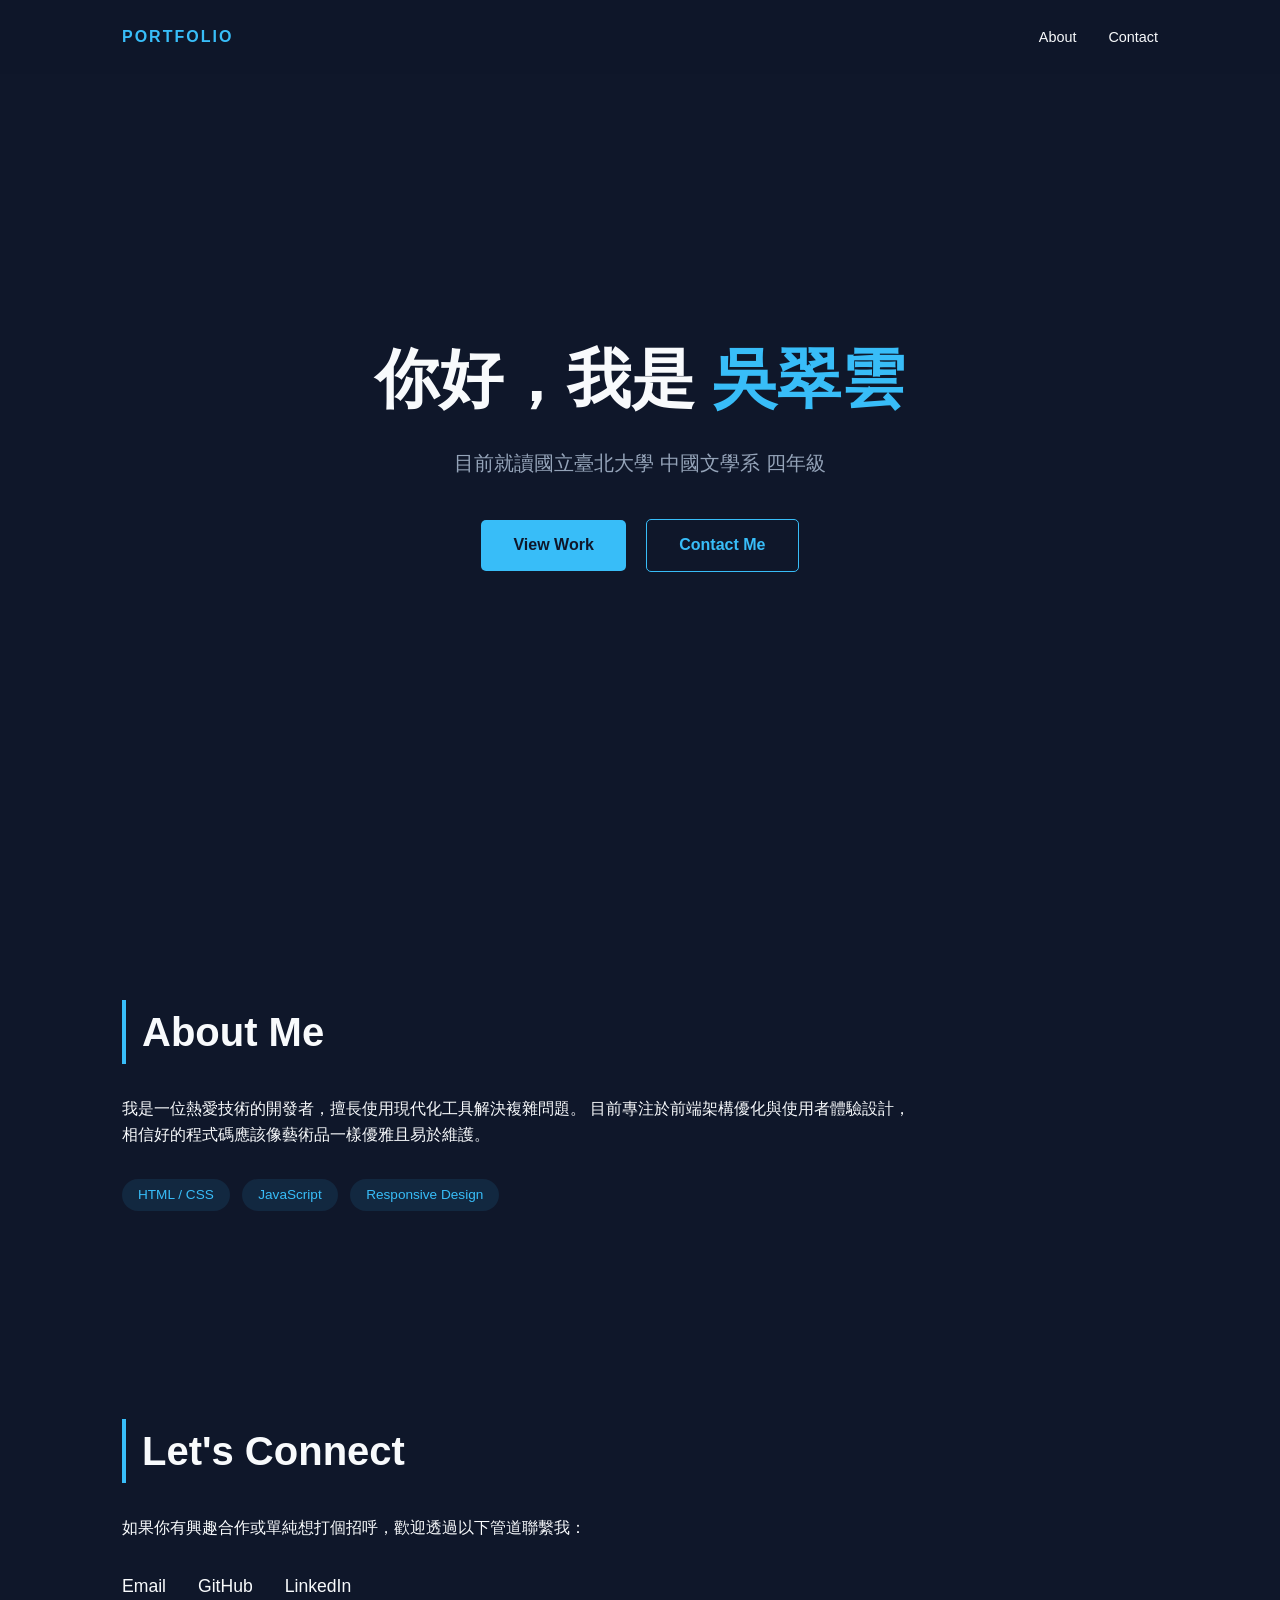
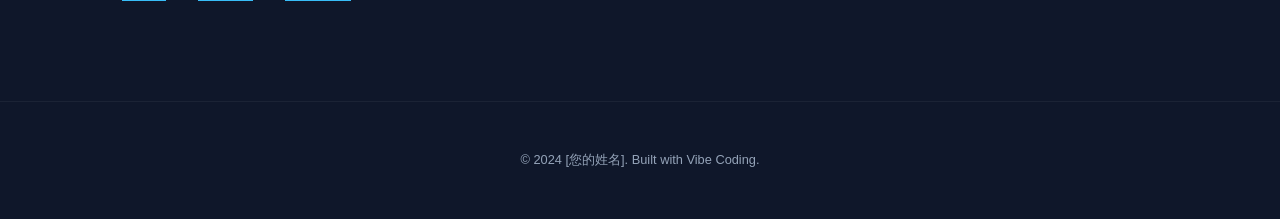
==== index.html @ ac3d0742 "Rename index .html to index.html" ====
<!DOCTYPE html>
<html lang="zh-Hant">
<head>
    <meta charset="UTF-8">
    <meta name="viewport" content="width=device-width, initial-scale=1.0">
    <title>Winnie Wu</title>
    <link rel="stylesheet" href="styles.css">
</head>
<body>

    <nav class="navbar">
        <div class="container">
            <div class="logo">PORTFOLIO</div>
            <ul class="nav-links">
                <li><a href="#about">About</a></li>
                <li><a href="#contact">Contact</a></li>
            </ul>
        </div>
    </nav>

    <header class="hero section">
        <div class="container">
            <h1 class="hero-title">你好，我是 <span class="highlight">吳翠雲</span></h1>
            <p class="hero-subtitle">目前就讀國立臺北大學 中國文學系 四年級</p>
            <div class="hero-cta">
                <a href="#about" class="btn btn-primary">View Work</a>
                <a href="#contact" class="btn btn-outline">Contact Me</a>
            </div>
        </div>
    </header>

    <section id="about" class="about section">
        <div class="container">
            <h2 class="section-title">About Me</h2>
            <div class="about-content">
                <p>
                    我是一位熱愛技術的開發者，擅長使用現代化工具解決複雜問題。
                    目前專注於前端架構優化與使用者體驗設計，相信好的程式碼應該像藝術品一樣優雅且易於維護。
                </p>
                <div class="skills-tags">
                    <span class="tag">HTML / CSS</span>
                    <span class="tag">JavaScript</span>
                    <span class="tag">Responsive Design</span>
                </div>
            </div>
        </div>
    </section>

    <section id="contact" class="contact section">
        <div class="container">
            <h2 class="section-title">Let's Connect</h2>
            <p class="contact-desc">如果你有興趣合作或單純想打個招呼，歡迎透過以下管道聯繫我：</p>
            <div class="contact-links">
                <a href="mailto:your-email@example.com" class="contact-item">Email</a>
                <a href="https://github.com/your-username" target="_blank" class="contact-item">GitHub</a>
                <a href="https://linkedin.com/in/your-profile" target="_blank" class="contact-item">LinkedIn</a>
            </div>
        </div>
    </section>

    <footer class="footer">
        <p>&copy; 2024 [您的姓名]. Built with Vibe Coding.</p>
    </footer>

    <script src="script.js"></script>
</body>
</html>
---- styles.css ----
/* --- 基礎變數與重置 --- */
:root {
    --bg-color: #0f172a;       /* 深藍背景 */
    --text-color: #f8fafc;     /* 近純白文字 */
    --accent-color: #38bdf8;   /* 電光藍強調色 */
    --secondary-text: #94a3b8; /* 灰色輔助文字 */
    --container-width: 1100px;
}

* {
    margin: 0;
    padding: 0;
    box-sizing: border-box;
}

html {
    scroll-behavior: smooth; /* 平滑捲動 */
}

body {
    font-family: 'Inter', -apple-system, BlinkMacSystemFont, "Segoe UI", Roboto, sans-serif;
    background-color: var(--bg-color);
    color: var(--text-color);
    line-height: 1.6;
}

.container {
    max-width: var(--container-width);
    margin: 0 auto;
    padding: 0 2rem;
}

.section {
    padding: 100px 0;
}

.section-title {
    font-size: 2.5rem;
    margin-bottom: 2rem;
    border-left: 4px solid var(--accent-color);
    padding-left: 1rem;
}

/* --- 導航列 --- */
.navbar {
    padding: 1.5rem 0;
    position: fixed;
    width: 100%;
    top: 0;
    background: rgba(15, 23, 42, 0.9);
    backdrop-filter: blur(10px);
    z-index: 1000;
}

.navbar .container {
    display: flex;
    justify-content: space-between;
    align-items: center;
}

.logo {
    font-weight: 800;
    letter-spacing: 2px;
    color: var(--accent-color);
}

.nav-links {
    display: flex;
    list-style: none;
}

.nav-links li {
    margin-left: 2rem;
}

.nav-links a {
    text-decoration: none;
    color: var(--text-color);
    font-size: 0.9rem;
    transition: color 0.3s;
}

.nav-links a:hover {
    color: var(--accent-color);
}

/* --- Hero Section --- */
.hero {
    height: 100vh;
    display: flex;
    align-items: center;
    justify-content: center;
    text-align: center;
}

.hero-title {
    font-size: 4rem;
    font-weight: 800;
    margin-bottom: 1rem;
}

.highlight {
    color: var(--accent-color);
}

.hero-subtitle {
    font-size: 1.25rem;
    color: var(--secondary-text);
    margin-bottom: 2.5rem;
    max-width: 600px;
    margin-left: auto;
    margin-right: auto;
}

/* --- 按鈕樣式 --- */
.btn {
    display: inline-block;
    padding: 0.8rem 2rem;
    border-radius: 5px;
    text-decoration: none;
    font-weight: 600;
    transition: all 0.3s;
    margin: 0 0.5rem;
}

.btn-primary {
    background-color: var(--accent-color);
    color: var(--bg-color);
}

.btn-primary:hover {
    background-color: #7dd3fc;
    transform: translateY(-2px);
}

.btn-outline {
    border: 1px solid var(--accent-color);
    color: var(--accent-color);
}

.btn-outline:hover {
    background-color: rgba(56, 189, 248, 0.1);
}

/* --- About & Tags --- */
.about-content {
    max-width: 800px;
}

.skills-tags {
    margin-top: 2rem;
}

.tag {
    display: inline-block;
    background: rgba(56, 189, 248, 0.1);
    color: var(--accent-color);
    padding: 0.3rem 1rem;
    border-radius: 20px;
    font-size: 0.85rem;
    margin-right: 0.5rem;
    margin-bottom: 0.5rem;
}

/* --- Contact --- */
.contact-links {
    display: flex;
    gap: 2rem;
    margin-top: 2rem;
}

.contact-item {
    color: var(--text-color);
    text-decoration: none;
    font-size: 1.1rem;
    border-bottom: 1px solid var(--accent-color);
    transition: opacity 0.3s;
}

.contact-item:hover {
    opacity: 0.7;
}

/* --- Footer --- */
.footer {
    text-align: center;
    padding: 3rem 0;
    color: var(--secondary-text);
    font-size: 0.8rem;
    border-top: 1px solid rgba(255,255,255,0.05);
}

/* --- Responsive (響應式) --- */
@media (max-width: 768px) {
    .hero-title { font-size: 2.5rem; }
    .section-title { font-size: 2rem; }
    .nav-links { display: none; } /* 為了極簡，手機版暫時隱藏選單 */
    .hero-cta { display: flex; flex-direction: column; gap: 1rem; }
    .btn { margin: 0; }
}
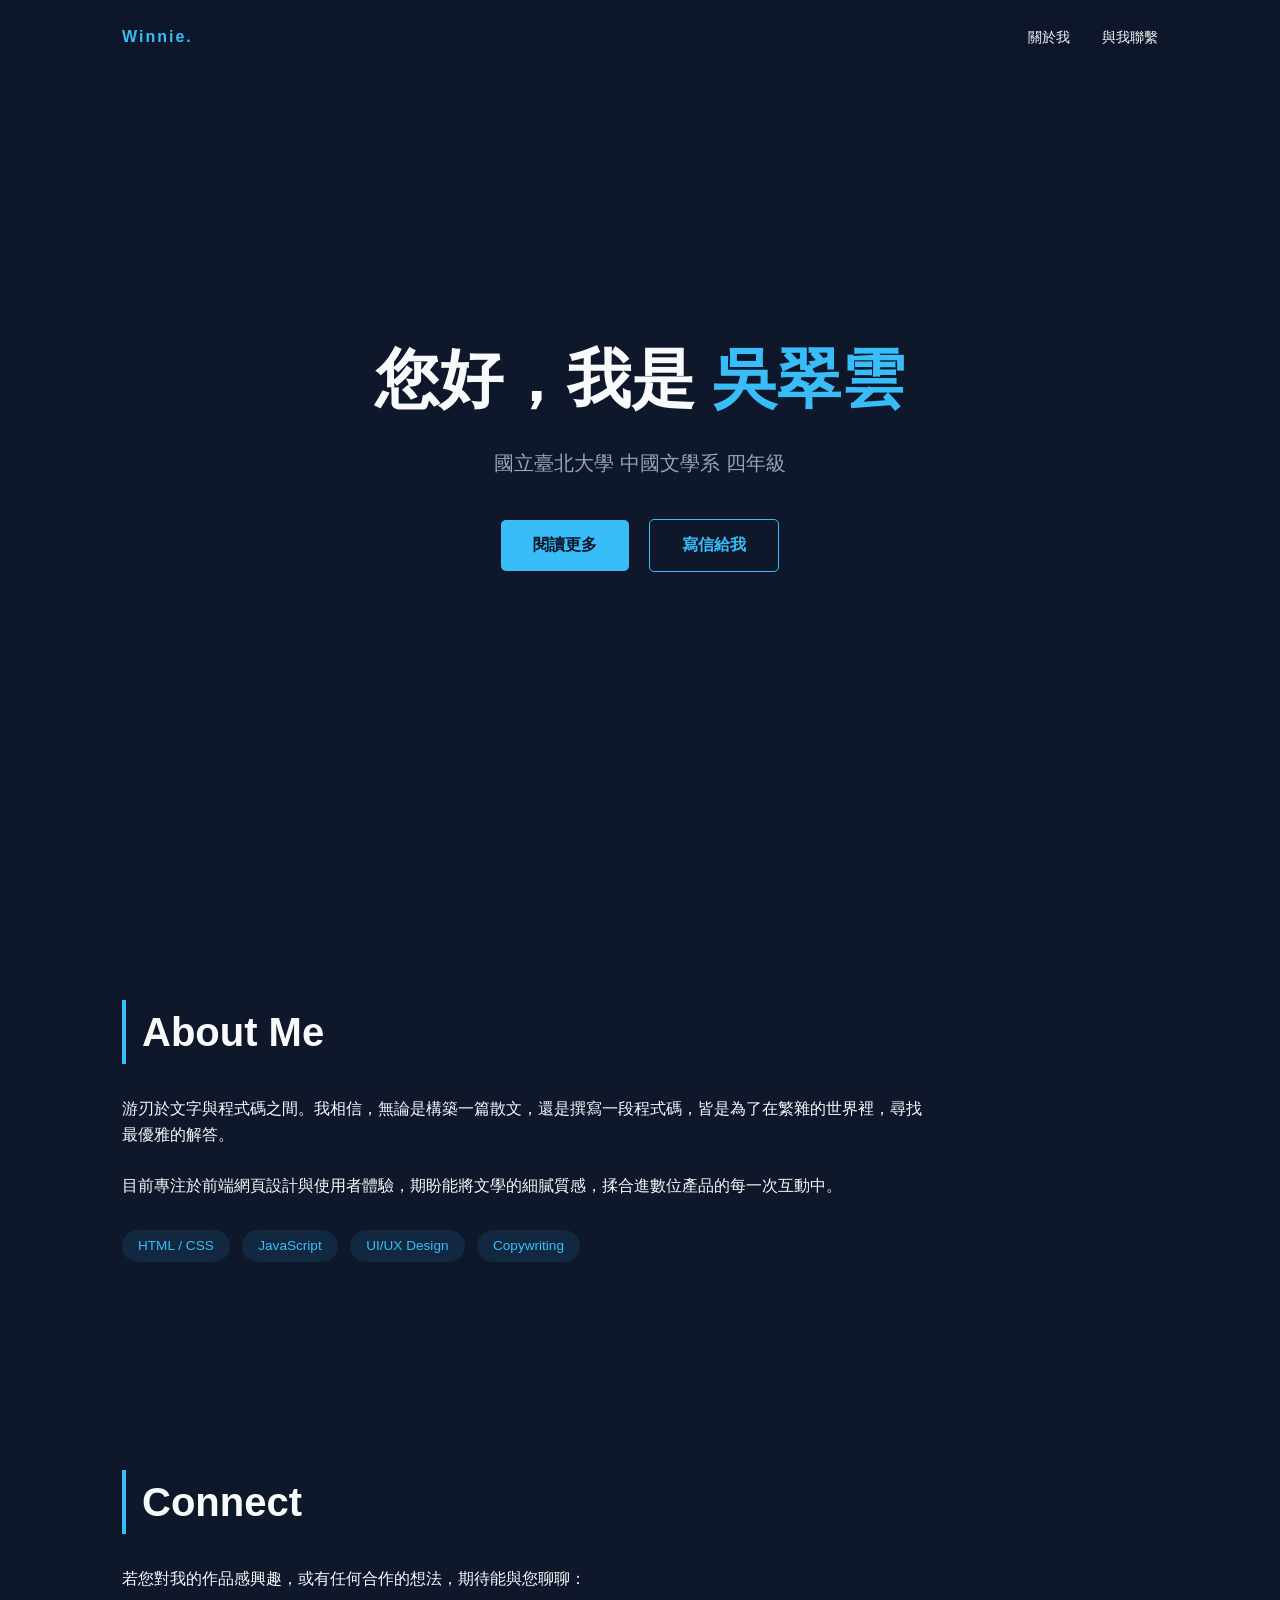
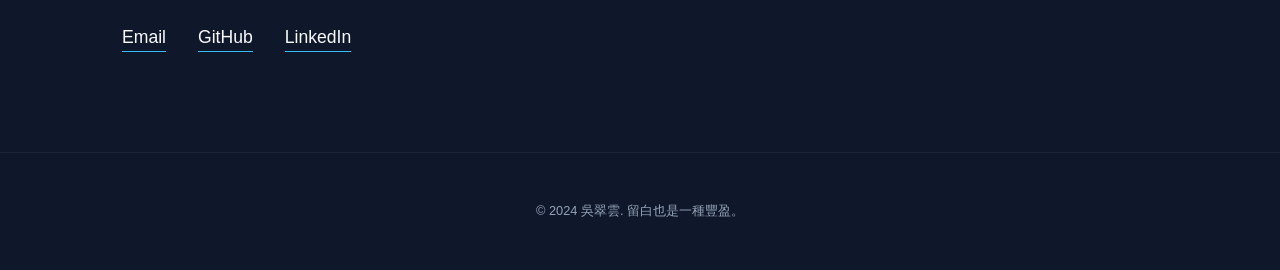
==== commit 8e720975: "Update index.html" ====
--- a/index.html
+++ b/index.html
@@ -3,28 +3,29 @@
 <head>
     <meta charset="UTF-8">
     <meta name="viewport" content="width=device-width, initial-scale=1.0">
-    <title>Winnie Wu</title>
+    <title>Winnie Wu | 吳翠雲</title>
+    <link href="https://fonts.googleapis.com/css2?family=Noto+Serif+TC:wght@400;600&family=Noto+Sans+TC:wght@300;400;500&display=swap" rel="stylesheet">
     <link rel="stylesheet" href="styles.css">
 </head>
 <body>
 
     <nav class="navbar">
         <div class="container">
-            <div class="logo">PORTFOLIO</div>
+            <div class="logo">Winnie.</div>
             <ul class="nav-links">
-                <li><a href="#about">About</a></li>
-                <li><a href="#contact">Contact</a></li>
+                <li><a href="#about">關於我</a></li>
+                <li><a href="#contact">與我聯繫</a></li>
             </ul>
         </div>
     </nav>
 
     <header class="hero section">
         <div class="container">
-            <h1 class="hero-title">你好，我是 <span class="highlight">吳翠雲</span></h1>
-            <p class="hero-subtitle">目前就讀國立臺北大學 中國文學系 四年級</p>
+            <h1 class="hero-title">您好，我是 <span class="highlight">吳翠雲</span></h1>
+            <p class="hero-subtitle">國立臺北大學 中國文學系 四年級</p>
             <div class="hero-cta">
-                <a href="#about" class="btn btn-primary">View Work</a>
-                <a href="#contact" class="btn btn-outline">Contact Me</a>
+                <a href="#about" class="btn btn-primary">閱讀更多</a>
+                <a href="#contact" class="btn btn-outline">寫信給我</a>
             </div>
         </div>
     </header>
@@ -34,13 +35,14 @@
             <h2 class="section-title">About Me</h2>
             <div class="about-content">
                 <p>
-                    我是一位熱愛技術的開發者，擅長使用現代化工具解決複雜問題。
-                    目前專注於前端架構優化與使用者體驗設計，相信好的程式碼應該像藝術品一樣優雅且易於維護。
+                    游刃於文字與程式碼之間。我相信，無論是構築一篇散文，還是撰寫一段程式碼，皆是為了在繁雜的世界裡，尋找最優雅的解答。<br><br>
+                    目前專注於前端網頁設計與使用者體驗，期盼能將文學的細膩質感，揉合進數位產品的每一次互動中。
                 </p>
                 <div class="skills-tags">
                     <span class="tag">HTML / CSS</span>
                     <span class="tag">JavaScript</span>
-                    <span class="tag">Responsive Design</span>
+                    <span class="tag">UI/UX Design</span>
+                    <span class="tag">Copywriting</span>
                 </div>
             </div>
         </div>
@@ -48,8 +50,8 @@
 
     <section id="contact" class="contact section">
         <div class="container">
-            <h2 class="section-title">Let's Connect</h2>
-            <p class="contact-desc">如果你有興趣合作或單純想打個招呼，歡迎透過以下管道聯繫我：</p>
+            <h2 class="section-title">Connect</h2>
+            <p class="contact-desc">若您對我的作品感興趣，或有任何合作的想法，期待能與您聊聊：</p>
             <div class="contact-links">
                 <a href="mailto:your-email@example.com" class="contact-item">Email</a>
                 <a href="https://github.com/your-username" target="_blank" class="contact-item">GitHub</a>
@@ -59,7 +61,7 @@
     </section>
 
     <footer class="footer">
-        <p>&copy; 2024 [您的姓名]. Built with Vibe Coding.</p>
+        <p>&copy; 2024 吳翠雲. 留白也是一種豐盈。</p>
     </footer>
 
     <script src="script.js"></script>
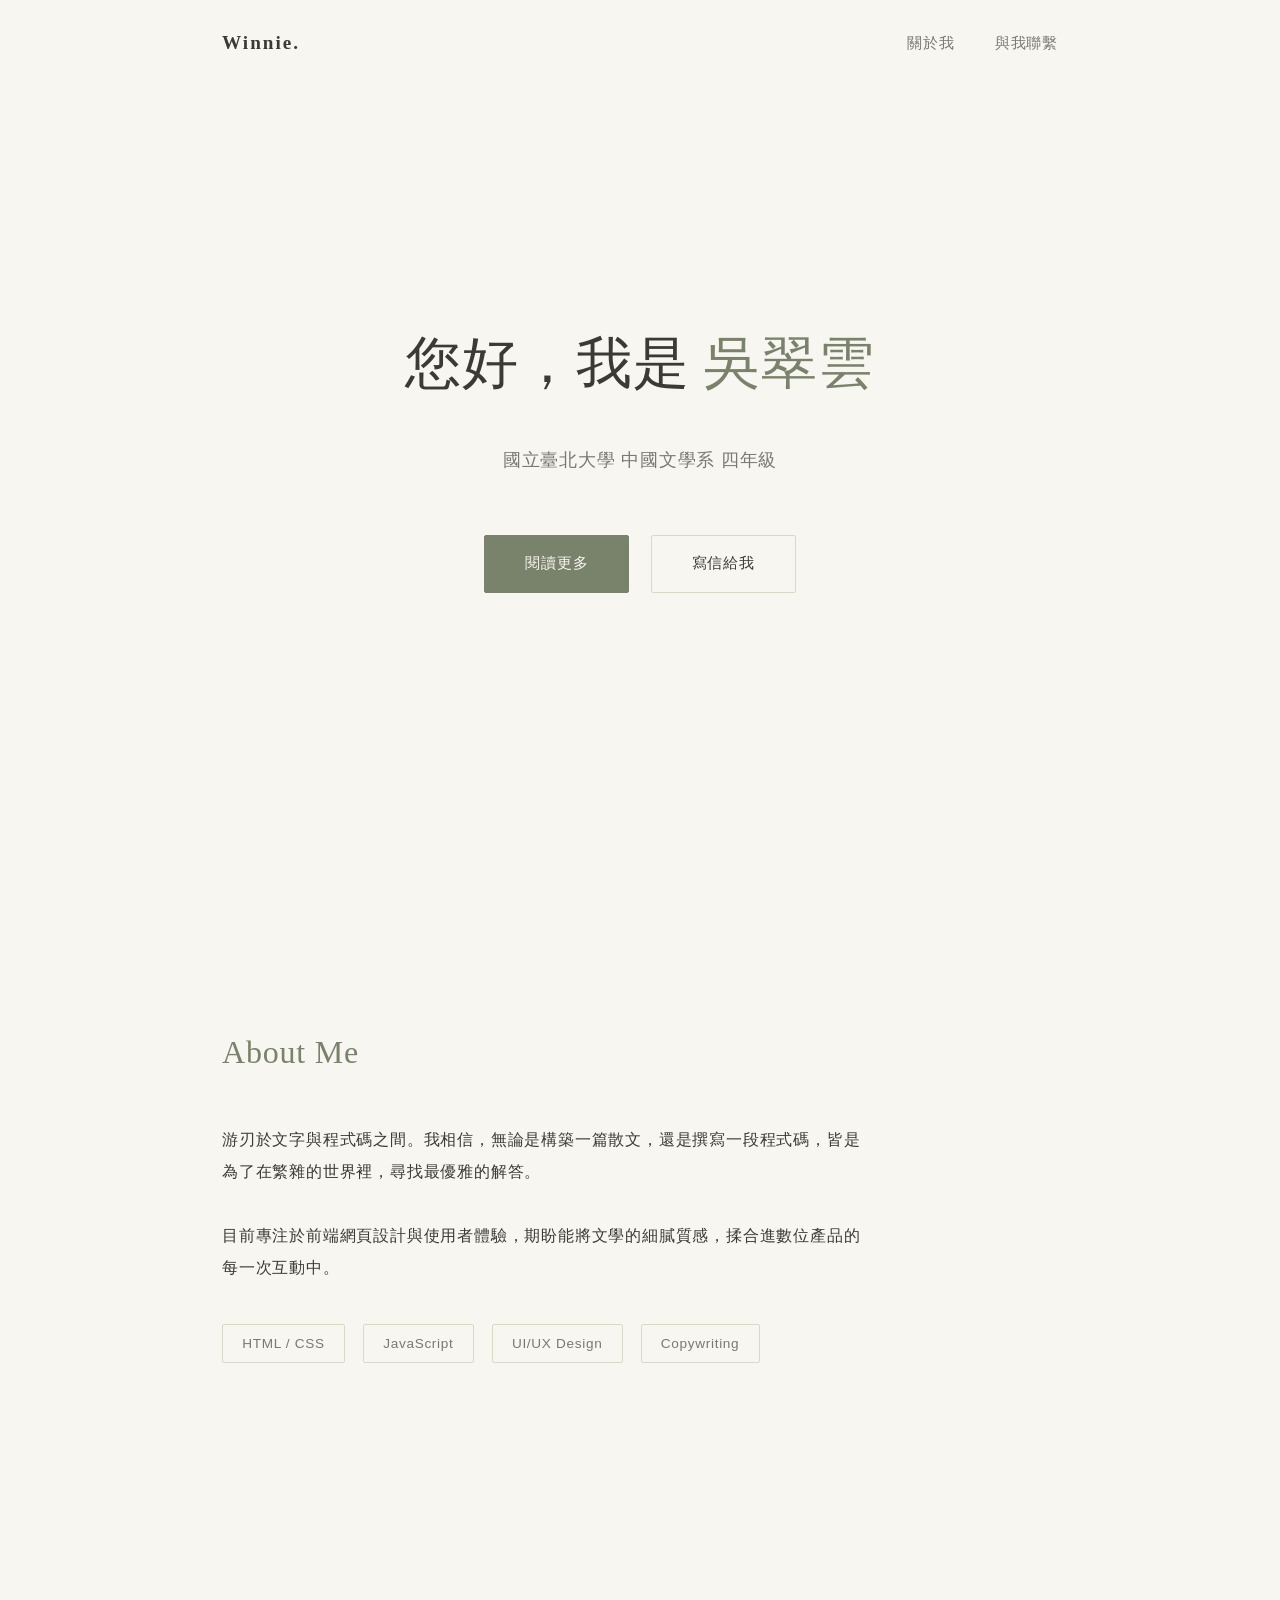
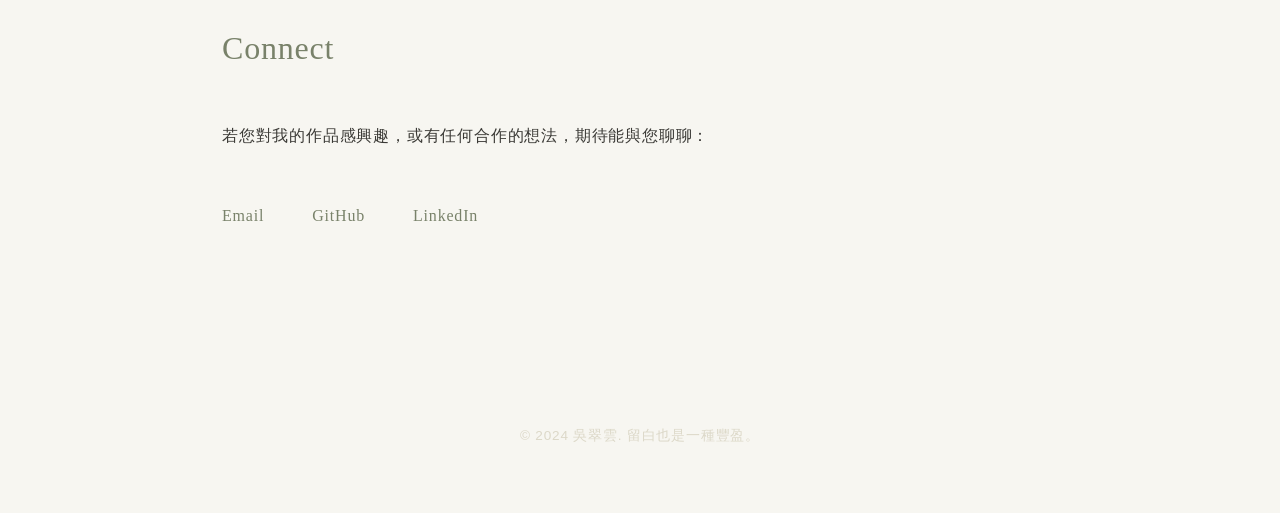
==== commit d6d8420e: "Update index.html" ====
--- a/index.html
+++ b/index.html
@@ -33,7 +33,7 @@
     <section id="about" class="about section">
         <div class="container">
             <h2 class="section-title">About Me</h2>
-            <div class="about-content">
+            <div class="about-content with-pattern">
                 <p>
                     游刃於文字與程式碼之間。我相信，無論是構築一篇散文，還是撰寫一段程式碼，皆是為了在繁雜的世界裡，尋找最優雅的解答。<br><br>
                     目前專注於前端網頁設計與使用者體驗，期盼能將文學的細膩質感，揉合進數位產品的每一次互動中。
--- a/styles.css
+++ b/styles.css
@@ -1,10 +1,11 @@
 /* --- 基礎變數與重置 --- */
 :root {
-    --bg-color: #0f172a;       /* 深藍背景 */
-    --text-color: #f8fafc;     /* 近純白文字 */
-    --accent-color: #38bdf8;   /* 電光藍強調色 */
-    --secondary-text: #94a3b8; /* 灰色輔助文字 */
-    --container-width: 1100px;
+    --bg-color: #F7F6F1;       /* 米白宣紙色 */
+    --text-color: #3B3A36;     /* 墨灰色 */
+    --accent-color: #79826A;   /* 艾綠色 (文青感強調色) */
+    --secondary-text: #7A7873; /* 淺灰色 */
+    --border-color: #DCD8C8;   /* 邊框色 */
+    --container-width: 900px;  /* 稍微縮小寬度，讓版面更集中 */
 }
 
 * {
@@ -14,14 +15,21 @@
 }
 
 html {
-    scroll-behavior: smooth; /* 平滑捲動 */
+    scroll-behavior: smooth;
 }
 
 body {
-    font-family: 'Inter', -apple-system, BlinkMacSystemFont, "Segoe UI", Roboto, sans-serif;
+    /* 內文使用黑體，保持易讀性 */
+    font-family: 'Noto Sans TC', sans-serif;
     background-color: var(--bg-color);
     color: var(--text-color);
-    line-height: 1.6;
+    line-height: 2; /* 增加行距，提升呼吸感 */
+    letter-spacing: 0.05em; /* 稍微增加字距 */
+}
+
+/* 標題使用宋體/明體，增加文學感 */
+h1, h2, h3, .logo, .hero-title, .section-title {
+    font-family: 'Noto Serif TC', serif;
 }
 
 .container {
@@ -31,14 +39,14 @@
 }
 
 .section {
-    padding: 100px 0;
+    padding: 120px 0; /* 增加上下留白 */
 }
 
 .section-title {
-    font-size: 2.5rem;
-    margin-bottom: 2rem;
-    border-left: 4px solid var(--accent-color);
-    padding-left: 1rem;
+    font-size: 2rem;
+    margin-bottom: 2.5rem;
+    font-weight: 400;
+    color: var(--accent-color);
 }
 
 /* --- 導航列 --- */
@@ -47,8 +55,8 @@
     position: fixed;
     width: 100%;
     top: 0;
-    background: rgba(15, 23, 42, 0.9);
-    backdrop-filter: blur(10px);
+    background: transparent; /* 初始透明 */
+    transition: all 0.4s ease;
     z-index: 1000;
 }
 
@@ -59,9 +67,10 @@
 }
 
 .logo {
-    font-weight: 800;
+    font-size: 1.2rem;
+    font-weight: 600;
     letter-spacing: 2px;
-    color: var(--accent-color);
+    color: var(--text-color);
 }
 
 .nav-links {
@@ -70,13 +79,13 @@
 }
 
 .nav-links li {
-    margin-left: 2rem;
+    margin-left: 2.5rem;
 }
 
 .nav-links a {
     text-decoration: none;
-    color: var(--text-color);
-    font-size: 0.9rem;
+    color: var(--secondary-text);
+    font-size: 0.95rem;
     transition: color 0.3s;
 }
 
@@ -94,9 +103,10 @@
 }
 
 .hero-title {
-    font-size: 4rem;
-    font-weight: 800;
-    margin-bottom: 1rem;
+    font-size: 3.5rem;
+    font-weight: 400;
+    margin-bottom: 1.5rem;
+    color: var(--text-color);
 }
 
 .highlight {
@@ -104,97 +114,112 @@
 }
 
 .hero-subtitle {
-    font-size: 1.25rem;
+    font-size: 1.1rem;
     color: var(--secondary-text);
-    margin-bottom: 2.5rem;
-    max-width: 600px;
-    margin-left: auto;
-    margin-right: auto;
+    margin-bottom: 3.5rem;
+    font-weight: 300;
 }
 
 /* --- 按鈕樣式 --- */
 .btn {
     display: inline-block;
-    padding: 0.8rem 2rem;
-    border-radius: 5px;
+    padding: 0.8rem 2.5rem;
+    border-radius: 2px; /* 捨棄大圓角，改用微小圓角顯得俐落 */
     text-decoration: none;
-    font-weight: 600;
-    transition: all 0.3s;
+    font-size: 0.95rem;
+    transition: all 0.3s ease;
     margin: 0 0.5rem;
 }
 
 .btn-primary {
     background-color: var(--accent-color);
-    color: var(--bg-color);
+    color: #F7F6F1;
+    border: 1px solid var(--accent-color);
 }
 
 .btn-primary:hover {
-    background-color: #7dd3fc;
-    transform: translateY(-2px);
+    background-color: transparent;
+    color: var(--accent-color);
 }
 
 .btn-outline {
-    border: 1px solid var(--accent-color);
-    color: var(--accent-color);
+    border: 1px solid var(--border-color);
+    color: var(--text-color);
 }
 
 .btn-outline:hover {
-    background-color: rgba(56, 189, 248, 0.1);
+    border-color: var(--accent-color);
+    color: var(--accent-color);
 }
 
 /* --- About & Tags --- */
 .about-content {
-    max-width: 800px;
+    max-width: 650px; /* 限制寬度讓閱讀體驗更好 */
+}
+
+.about-content p {
+    color: var(--text-color);
+    font-weight: 300;
 }
 
 .skills-tags {
-    margin-top: 2rem;
+    margin-top: 2.5rem;
 }
 
 .tag {
     display: inline-block;
-    background: rgba(56, 189, 248, 0.1);
-    color: var(--accent-color);
-    padding: 0.3rem 1rem;
-    border-radius: 20px;
+    background: transparent;
+    border: 1px solid var(--border-color);
+    color: var(--secondary-text);
+    padding: 0.3rem 1.2rem;
+    border-radius: 2px;
     font-size: 0.85rem;
-    margin-right: 0.5rem;
-    margin-bottom: 0.5rem;
+    margin-right: 0.8rem;
+    margin-bottom: 0.8rem;
+    letter-spacing: 0.05em;
 }
 
 /* --- Contact --- */
+.contact-desc {
+    font-weight: 300;
+    color: var(--text-color);
+}
+
 .contact-links {
     display: flex;
-    gap: 2rem;
-    margin-top: 2rem;
+    gap: 3rem;
+    margin-top: 3rem;
 }
 
 .contact-item {
-    color: var(--text-color);
+    color: var(--accent-color);
     text-decoration: none;
-    font-size: 1.1rem;
+    font-size: 1rem;
+    padding-bottom: 5px;
+    border-bottom: 1px solid transparent;
+    transition: border-color 0.3s;
+    font-family: 'Noto Serif TC', serif;
+}
+
+.contact-item:hover {
     border-bottom: 1px solid var(--accent-color);
-    transition: opacity 0.3s;
-}
-
-.contact-item:hover {
-    opacity: 0.7;
 }
 
 /* --- Footer --- */
 .footer {
     text-align: center;
-    padding: 3rem 0;
-    color: var(--secondary-text);
-    font-size: 0.8rem;
-    border-top: 1px solid rgba(255,255,255,0.05);
+    padding: 4rem 0;
+    color: var(--border-color);
+    font-size: 0.85rem;
+    font-weight: 300;
 }
 
 /* --- Responsive (響應式) --- */
 @media (max-width: 768px) {
     .hero-title { font-size: 2.5rem; }
-    .section-title { font-size: 2rem; }
-    .nav-links { display: none; } /* 為了極簡，手機版暫時隱藏選單 */
+    .section-title { font-size: 1.8rem; }
+    .nav-links { display: none; }
     .hero-cta { display: flex; flex-direction: column; gap: 1rem; }
     .btn { margin: 0; }
-}+    .contact-links { flex-direction: column; gap: 1rem; }
+}
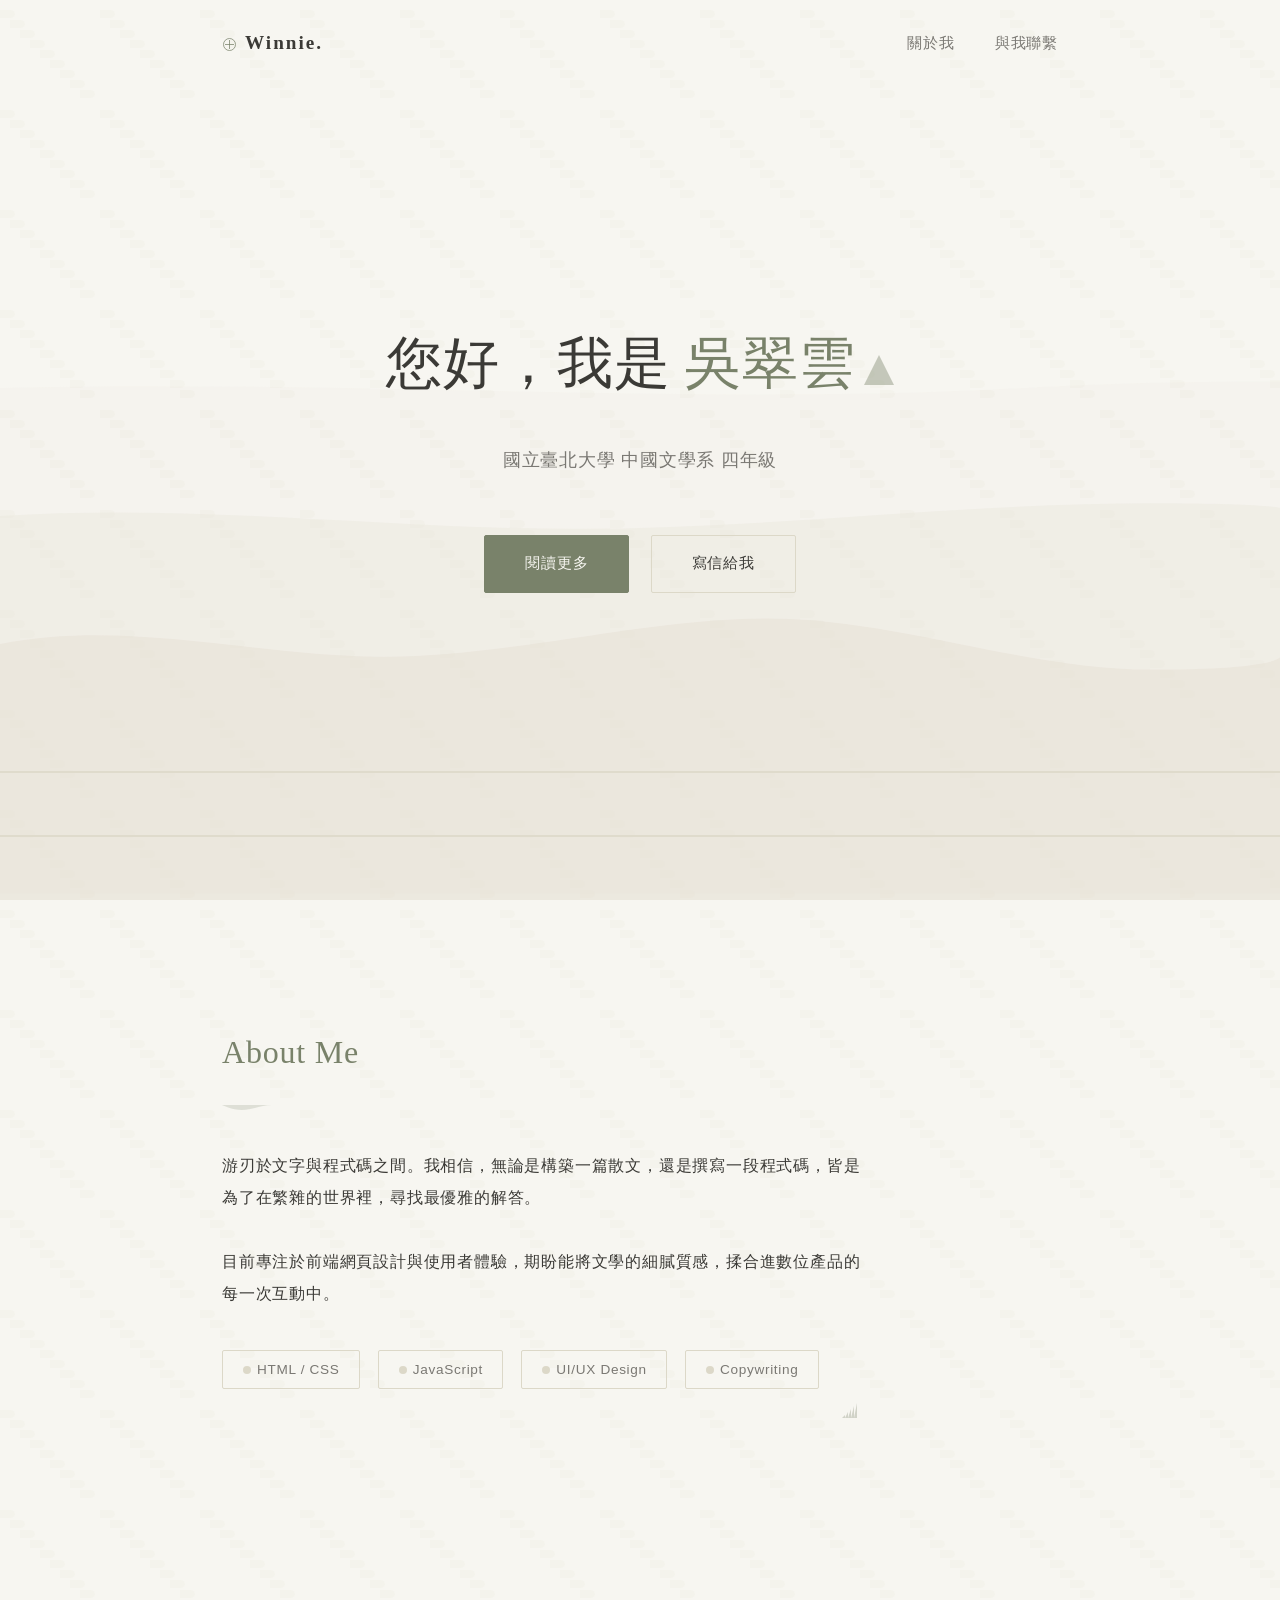
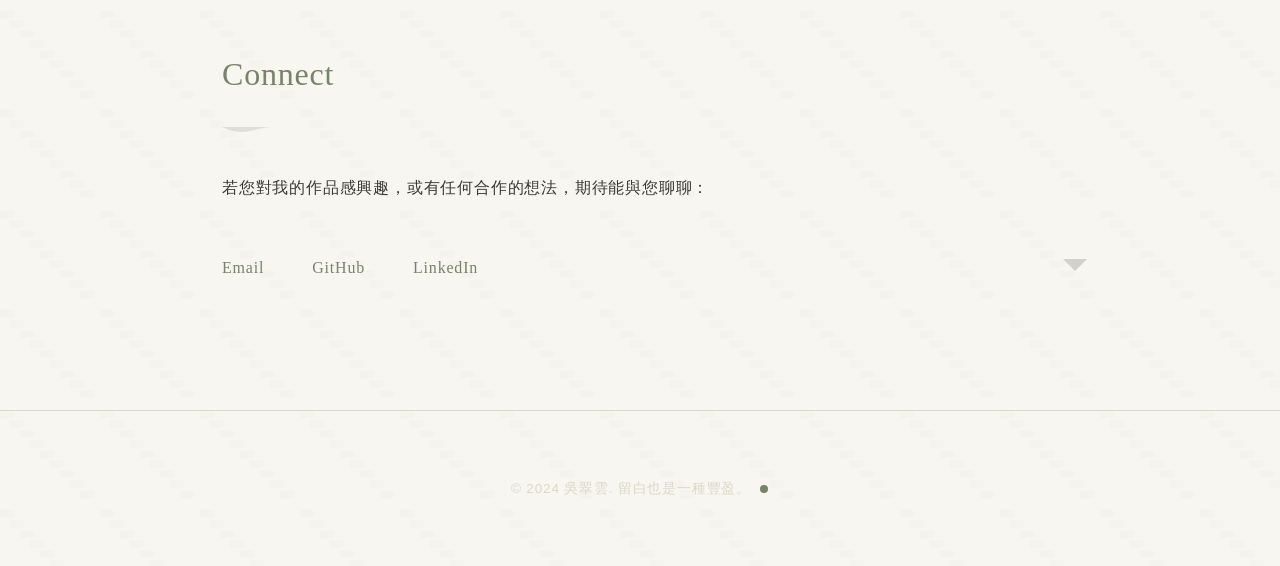
==== commit 6cb24d6b: "Update index.html" ====
--- a/index.html
+++ b/index.html
@@ -53,7 +53,7 @@
             <h2 class="section-title">Connect</h2>
             <p class="contact-desc">若您對我的作品感興趣，或有任何合作的想法，期待能與您聊聊：</p>
             <div class="contact-links">
-                <a href="mailto:your-email@example.com" class="contact-item">Email</a>
+                <a href="mailto:s411181018@gm.ntpu.edu.tw.com" class="contact-item">Email</a>
                 <a href="https://github.com/your-username" target="_blank" class="contact-item">GitHub</a>
                 <a href="https://linkedin.com/in/your-profile" target="_blank" class="contact-item">LinkedIn</a>
             </div>
--- a/styles.css
+++ b/styles.css
@@ -6,6 +6,9 @@
     --secondary-text: #7A7873; /* 淺灰色 */
     --border-color: #DCD8C8;   /* 邊框色 */
     --container-width: 900px;  /* 稍微縮小寬度，讓版面更集中 */
+    
+    /* 古風圖案相關變數 */
+    --pattern-color: #E2E0D8;  /* 極淺的圖案色 */
 }
 
 * {
@@ -22,6 +25,10 @@
     /* 內文使用黑體，保持易讀性 */
     font-family: 'Noto Sans TC', sans-serif;
     background-color: var(--bg-color);
+    
+    /* 1. 加入淡淡的墨跡/宣紙紋理作為整個背景 */
+    background-image: url('data:image/svg+xml;utf8,<svg xmlns="http://www.w3.org/2000/svg" width="100" height="100" viewBox="0 0 100 100"><path d="M0 0h100v100H0z" fill="none" /><path d="M10 10c2.5 0 5 1.5 5 4s-2.5 4-5 4H0V10zM20 20c2.5 0 5 1.5 5 4s-2.5 4-5 4H10V20zM30 30c2.5 0 5 1.5 5 4s-2.5 4-5 4H20V30zM40 40c2.5 0 5 1.5 5 4s-2.5 4-5 4H30V40zM50 50c2.5 0 5 1.5 5 4s-2.5 4-5 4H40V50zM60 60c2.5 0 5 1.5 5 4s-2.5 4-5 4H50V60zM70 70c2.5 0 5 1.5 5 4s-2.5 4-5 4H60V70zM80 80c2.5 0 5 1.5 5 4s-2.5 4-5 4H70V80zM90 90c2.5 0 5 1.5 5 4s-2.5 4-5 4H80V90z" fill="%23DCD8C8" fill-opacity="0.1" /></svg>'); 
+    
     color: var(--text-color);
     line-height: 2; /* 增加行距，提升呼吸感 */
     letter-spacing: 0.05em; /* 稍微增加字距 */
@@ -40,6 +47,7 @@
 
 .section {
     padding: 120px 0; /* 增加上下留白 */
+    position: relative; /* 用於放置 Section 級別的圖案 */
 }
 
 .section-title {
@@ -47,6 +55,21 @@
     margin-bottom: 2.5rem;
     font-weight: 400;
     color: var(--accent-color);
+    position: relative; /* 用於放置雲紋裝飾 */
+}
+
+/* 2. 在 Section 標題下方加入雲紋裝飾線 */
+.section-title::after {
+    content: "";
+    display: block;
+    width: 60px;
+    height: 10px;
+    /* 這裡使用一個簡單的 SVG 雲紋圖案數據 */
+    background-image: url('data:image/svg+xml;utf8,<svg xmlns="http://www.w3.org/2000/svg" viewBox="0 0 100 20"><path d="M0 10s20 10 40 10 40-10 60-10H0z" fill="%2379826A" fill-opacity="0.2" /></svg>'); 
+    background-size: contain;
+    background-repeat: no-repeat;
+    margin-top: 1rem;
+    left: 0;
 }
 
 /* --- 導航列 --- */
@@ -71,6 +94,19 @@
     font-weight: 600;
     letter-spacing: 2px;
     color: var(--text-color);
+    position: relative;
+}
+
+/* 3. 在 Logo 旁加入一個小小印章風格的圖案 */
+.logo::before {
+    content: "";
+    display: inline-block;
+    width: 15px;
+    height: 15px;
+    background-image: url('data:image/svg+xml;utf8,<svg xmlns="http://www.w3.org/2000/svg" viewBox="0 0 100 100"><circle cx="50" cy="50" r="40" stroke="%2379826A" stroke-width="5" fill="none"/><path d="M50 20 L50 80 M20 50 L80 50" stroke="%2379826A" stroke-width="5"/></svg>'); 
+    background-size: contain;
+    margin-right: 0.5rem;
+    vertical-align: middle;
 }
 
 .nav-links {
@@ -100,6 +136,12 @@
     align-items: center;
     justify-content: center;
     text-align: center;
+    
+    /* 4. 在 Hero section 下方加入淡淡的水墨山水背景圖 */
+    background-image: url('data:image/svg+xml;utf8,<svg xmlns="http://www.w3.org/2000/svg" viewBox="0 0 1000 1000"><path d="M0 800c100-20 200 10 300 10s200-30 300-30 200 40 300 40 100-10 100-10v200H0V800z" fill="%23DCD8C8" fill-opacity="0.3"/><path d="M0 700c150-10 300 10 450 10s300-20 450-20 100 10 100 10v300H0V700z" fill="%23DCD8C8" fill-opacity="0.2"/><path d="M0 600c200-5 400 5 600 5s200-10 400-10h100v400H0V600z" fill="%23DCD8C8" fill-opacity="0.1"/><path d="M0 900 L1000 900 M 0 950 L 1000 950" stroke="%23DCD8C8" stroke-width="1" fill="none"/></svg>'); 
+    background-size: cover;
+    background-position: bottom;
+    background-repeat: no-repeat;
 }
 
 .hero-title {
@@ -107,6 +149,20 @@
     font-weight: 400;
     margin-bottom: 1.5rem;
     color: var(--text-color);
+    position: relative;
+    z-index: 1; /* 確保文字在圖案上方 */
+}
+
+/* 5. 在 Hero 標題右側加一個小小梅花圖案 */
+.hero-title::after {
+    content: "";
+    display: inline-block;
+    width: 30px;
+    height: 30px;
+    background-image: url('data:image/svg+xml;utf8,<svg xmlns="http://www.w3.org/2000/svg" viewBox="0 0 100 100"><path d="M50 0 L 100 100 L 0 100 Z" fill="%2379826A" fill-opacity="0.4" /></svg>'); 
+    background-size: contain;
+    margin-left: 0.5rem;
+    vertical-align: middle;
 }
 
 .highlight {
@@ -118,13 +174,20 @@
     color: var(--secondary-text);
     margin-bottom: 3.5rem;
     font-weight: 300;
+    position: relative;
+    z-index: 1;
+}
+
+.hero-cta {
+    position: relative;
+    z-index: 1;
 }
 
 /* --- 按鈕樣式 --- */
 .btn {
     display: inline-block;
     padding: 0.8rem 2.5rem;
-    border-radius: 2px; /* 捨棄大圓角，改用微小圓角顯得俐落 */
+    border-radius: 2px; /* 俐落的小圓角 */
     text-decoration: none;
     font-size: 0.95rem;
     transition: all 0.3s ease;
@@ -155,6 +218,21 @@
 /* --- About & Tags --- */
 .about-content {
     max-width: 650px; /* 限制寬度讓閱讀體驗更好 */
+    position: relative;
+}
+
+/* 6. 在 About section 段落下方放置一個小小竹子插圖 */
+.about-content.with-pattern p::after {
+    content: "";
+    display: block;
+    width: 30px;
+    height: 30px;
+    background-image: url('data:image/svg+xml;utf8,<svg xmlns="http://www.w3.org/2000/svg" viewBox="0 0 100 100"><path d="M0 100 L 10 90 L 10 100 Z M 10 100 L 20 80 L 20 100 Z M 20 100 L 30 70 L 30 100 Z M 30 100 L 40 60 L 40 100 Z M 40 100 L 50 50 L 50 100 Z" fill="%2379826A" fill-opacity="0.3"/></svg>'); 
+    background-size: contain;
+    background-repeat: no-repeat;
+    position: absolute;
+    bottom: -1rem;
+    right: 0;
 }
 
 .about-content p {
@@ -164,6 +242,7 @@
 
 .skills-tags {
     margin-top: 2.5rem;
+    position: relative;
 }
 
 .tag {
@@ -177,6 +256,19 @@
     margin-right: 0.8rem;
     margin-bottom: 0.8rem;
     letter-spacing: 0.05em;
+    position: relative;
+}
+
+/* 7. 在標籤前加一個小小圓形印章 */
+.tag::before {
+    content: "";
+    display: inline-block;
+    width: 10px;
+    height: 10px;
+    background-image: url('data:image/svg+xml;utf8,<svg xmlns="http://www.w3.org/2000/svg" viewBox="0 0 100 100"><circle cx="50" cy="50" r="40" fill="%23DCD8C8"/></svg>'); 
+    background-size: contain;
+    margin-right: 0.3rem;
+    vertical-align: middle;
 }
 
 /* --- Contact --- */
@@ -189,6 +281,22 @@
     display: flex;
     gap: 3rem;
     margin-top: 3rem;
+    position: relative;
+}
+
+/* 8. 在聯繫連結旁放置一個淡淡的飛鳥插圖 */
+.contact-links::after {
+    content: "";
+    display: block;
+    width: 30px;
+    height: 30px;
+    background-image: url('data:image/svg+xml;utf8,<svg xmlns="http://www.w3.org/2000/svg" viewBox="0 0 100 100"><path d="M 10 10 C 20 20, 30 30, 40 40 L 50 50 L 60 40 C 70 30, 80 20, 90 10 Z" fill="%2379826A" fill-opacity="0.3"/></svg>'); 
+    background-size: contain;
+    background-repeat: no-repeat;
+    position: absolute;
+    top: 50%;
+    right: -2rem;
+    transform: translateY(-50%);
 }
 
 .contact-item {
@@ -212,6 +320,24 @@
     color: var(--border-color);
     font-size: 0.85rem;
     font-weight: 300;
+    border-top: 1px solid var(--border-color); /* 加入一條細緻的頂部邊框 */
+}
+
+.footer p {
+    position: relative;
+    display: inline-block;
+}
+
+/* 9. 在頁尾下方加一個小小圓形印章 */
+.footer p::after {
+    content: "";
+    display: inline-block;
+    width: 10px;
+    height: 10px;
+    background-image: url('data:image/svg+xml;utf8,<svg xmlns="http://www.w3.org/2000/svg" viewBox="0 0 100 100"><circle cx="50" cy="50" r="40" fill="%2379826A"/></svg>'); 
+    background-size: contain;
+    margin-left: 0.5rem;
+    vertical-align: middle;
 }
 
 /* --- Responsive (響應式) --- */
